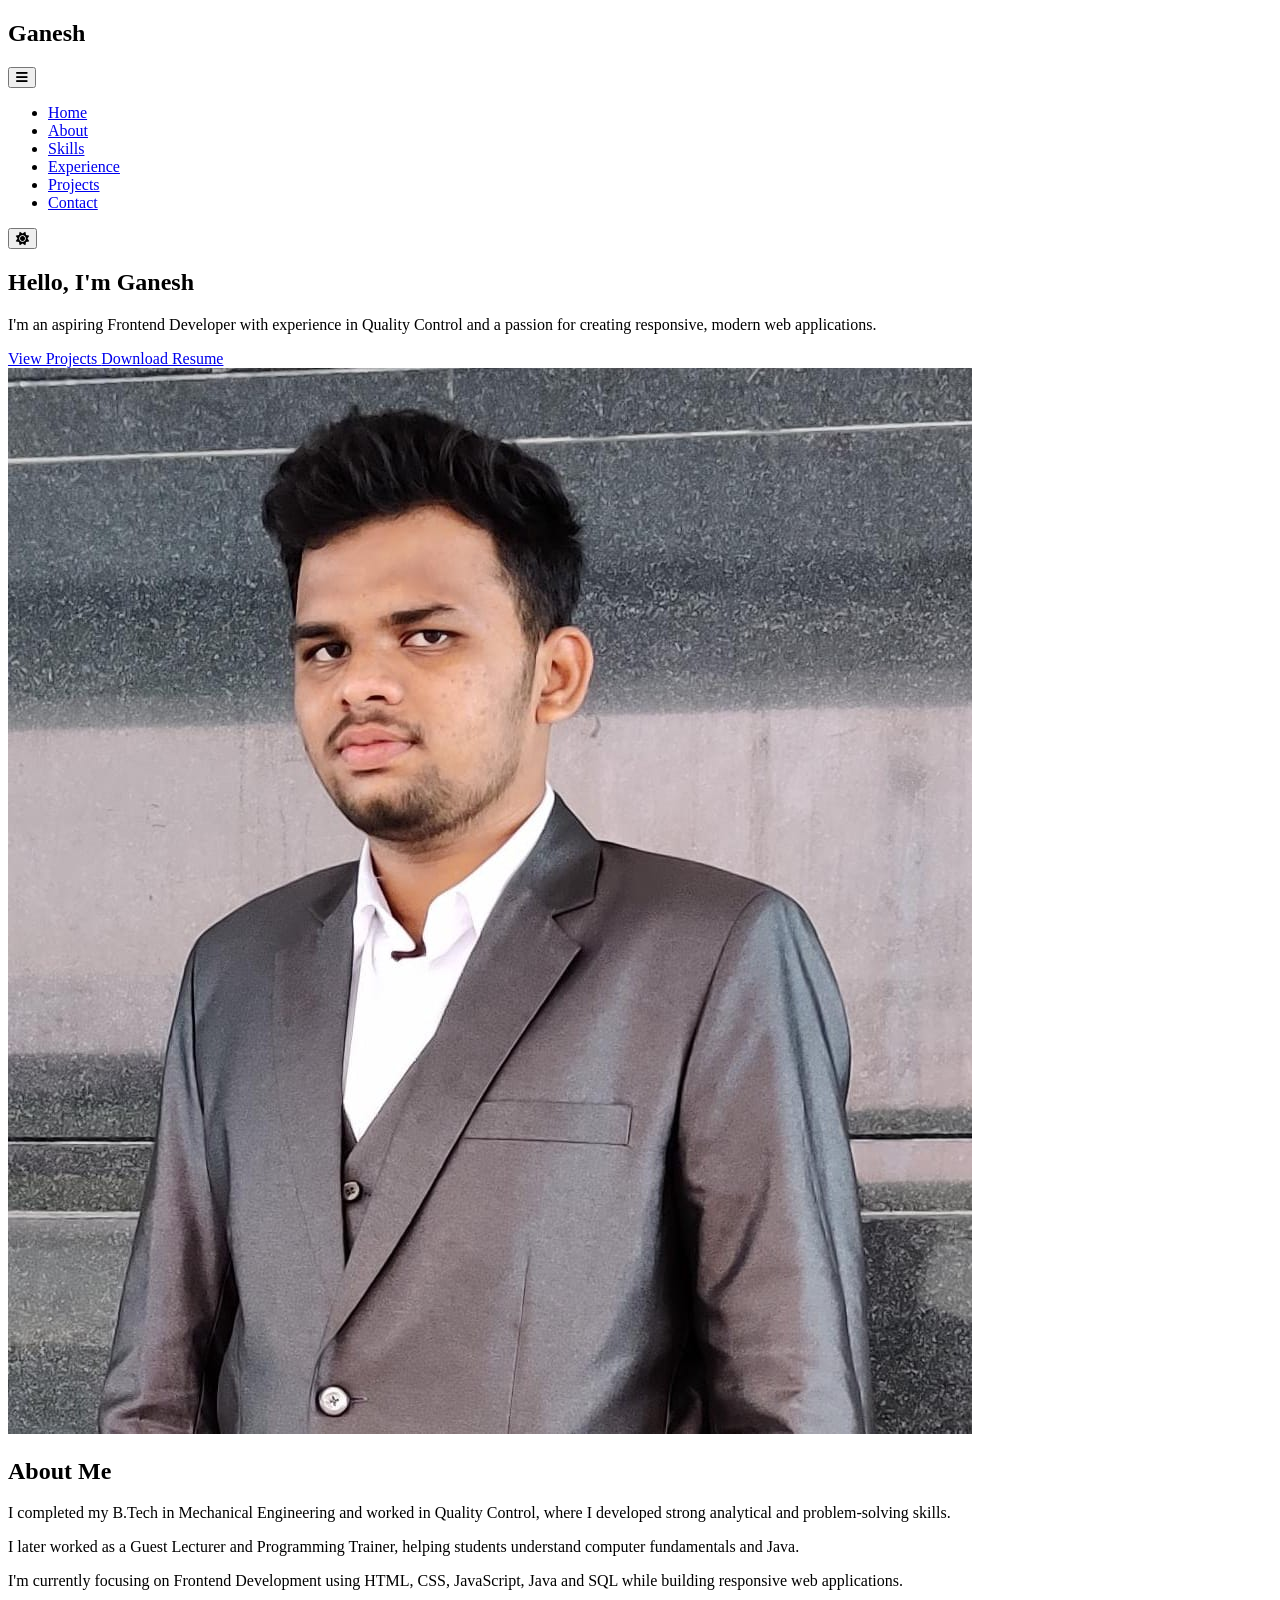
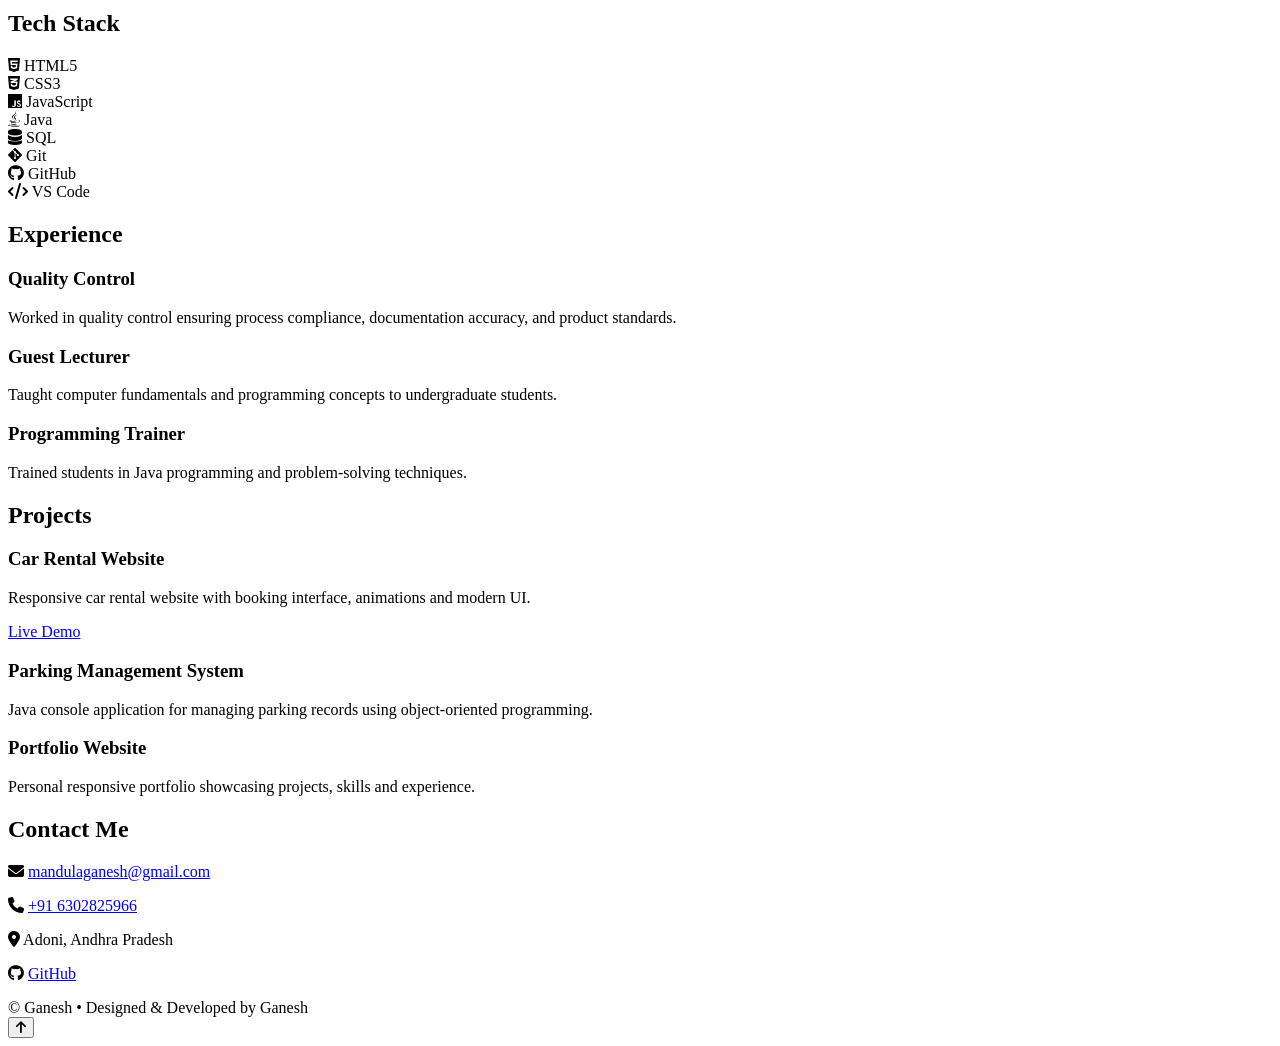
==== demo.html @ 81226e35 "Add files via upload" ====
<!DOCTYPE html>
<html lang="en">
<head>
    <meta charset="UTF-8">
    <meta name="viewport" content="width=device-width, initial-scale=1.0">
    <title>Ganesh | Portfolio</title>

    <link rel="stylesheet" href="style.css">

    <!-- Font Awesome -->
    <link rel="stylesheet"
    href="https://cdnjs.cloudflare.com/ajax/libs/font-awesome/6.7.2/css/all.min.css">
</head>

<body>

<!--  NAVBAR  -->

<nav>

    <h2 class="logo">Ganesh</h2>

    <button id="menu-btn">
        <i class="fa-solid fa-bars"></i>
    </button>

    <ul class="nav-links">

        <li><a href="#home">Home</a></li>

        <li><a href="#about">About</a></li>

        <li><a href="#skills">Skills</a></li>

        <li><a href="#experience">Experience</a></li>

        <li><a href="#projects">Projects</a></li>

        <li><a href="#contact">Contact</a></li>

    </ul>

    <button id="mode-toggle">
        <i class="fa-solid fa-sun"></i>
    </button>

</nav>

<!--  HOME  -->

<section id="home">

    <div class="home-text">

        <p class="small-text">
            <span id="typing"></span>
        </p>

        <h1>
            Hello, I'm <span>Ganesh</span>
        </h1>

        <p class="intro">

            I'm an aspiring Frontend Developer with experience in
            Quality Control and a passion for creating responsive,
            modern web applications.

        </p>

        <div class="buttons">

            <a href="#projects" class="btn">
                View Projects
            </a>

            <a href="resume.pdf" download class="btn btn-light">
                Download Resume
            </a>

        </div>

    </div>

    <div class="home-image">

        <img src="ganesh.jpeg" alt="Ganesh">

    </div>

</section>

<!--  ABOUT  -->

<section id="about">

    <h2 class="section-title">About Me</h2>

    <p>

        I completed my B.Tech in Mechanical Engineering and worked in
        Quality Control, where I developed strong analytical and
        problem-solving skills.

    </p>

    <p>

        I later worked as a Guest Lecturer and Programming Trainer,
        helping students understand computer fundamentals and Java.

    </p>

    <p>

        I'm currently focusing on Frontend Development using HTML,
        CSS, JavaScript, Java and SQL while building responsive
        web applications.

    </p>

</section>

<!--  TECH STACK  -->

<section id="skills">

    <h2 class="section-title">
        Tech Stack
    </h2>

    <div class="tech-stack">

        <div class="tech-card">
            <i class="fa-brands fa-html5"></i>
            <span>HTML5</span>
        </div>

        <div class="tech-card">
            <i class="fa-brands fa-css3-alt"></i>
            <span>CSS3</span>
        </div>

        <div class="tech-card">
            <i class="fa-brands fa-js"></i>
            <span>JavaScript</span>
        </div>

        <div class="tech-card">
            <i class="fa-brands fa-java"></i>
            <span>Java</span>
        </div>

        <div class="tech-card">
            <i class="fa-solid fa-database"></i>
            <span>SQL</span>
        </div>

        <div class="tech-card">
            <i class="fa-brands fa-git-alt"></i>
            <span>Git</span>
        </div>

        <div class="tech-card">
            <i class="fa-brands fa-github"></i>
            <span>GitHub</span>
        </div>

        <div class="tech-card">
            <i class="fa-solid fa-code"></i>
            <span>VS Code</span>
        </div>

    </div>

</section>

<!--  EXPERIENCE  -->

<section id="experience">

    <h2 class="section-title">
        Experience
    </h2>

    <div class="timeline">

        <div class="timeline-item">

            <h3>Quality Control</h3>

            <p>

                Worked in quality control ensuring process compliance,
                documentation accuracy, and product standards.

            </p>

        </div>

        <div class="timeline-item">

            <h3>Guest Lecturer</h3>

            <p>

                Taught computer fundamentals and programming concepts
                to undergraduate students.

            </p>

        </div>

        <div class="timeline-item">

            <h3>Programming Trainer</h3>

            <p>

                Trained students in Java programming and problem-solving
                techniques.

            </p>

        </div>

    </div>

</section>

<!--  PROJECTS  -->

<section id="projects">

    <h2 class="section-title">
        Projects
    </h2>

    <div class="projects-grid">

        <div class="project-card">

            <h3>Car Rental Website</h3>

            <p>

                Responsive car rental website with booking interface,
                animations and modern UI.

            </p>

            <a href="#" class="btn">
                Live Demo
            </a>

        </div>

        <div class="project-card">

            <h3>Parking Management System</h3>

            <p>

                Java console application for managing parking records
                using object-oriented programming.

            </p>

        </div>

        <div class="project-card">

            <h3>Portfolio Website</h3>

            <p>

                Personal responsive portfolio showcasing projects,
                skills and experience.

            </p>

        </div>

    </div>

</section>

<!--  CONTACT  -->

<section id="contact">

    <h2 class="section-title">
        Contact Me
    </h2>

    <div class="contact-info">

        <p>

            <i class="fa-solid fa-envelope"></i>

            <a href="mailto:mandulaganesh@gmail.com">

                mandulaganesh@gmail.com

            </a>

        </p>

        <p>

            <i class="fa-solid fa-phone"></i>

            <a href="tel:+916302825966">

                +91 6302825966

            </a>

        </p>

        <p>

            <i class="fa-solid fa-location-dot"></i>

            Adoni, Andhra Pradesh

        </p>

        <p>

            <i class="fa-brands fa-github"></i>

            <a href="https://github.com/ganesh30k" target="_blank">

                GitHub

            </a>

        </p>

    </div>

</section>

<!--  FOOTER  -->

<footer>

    © <span id="year"></span>

    Ganesh • Designed & Developed by Ganesh

</footer>

<button id="topBtn">

    <i class="fa-solid fa-arrow-up"></i>

</button>

<script src="script.js"></script>

</body>
</html>
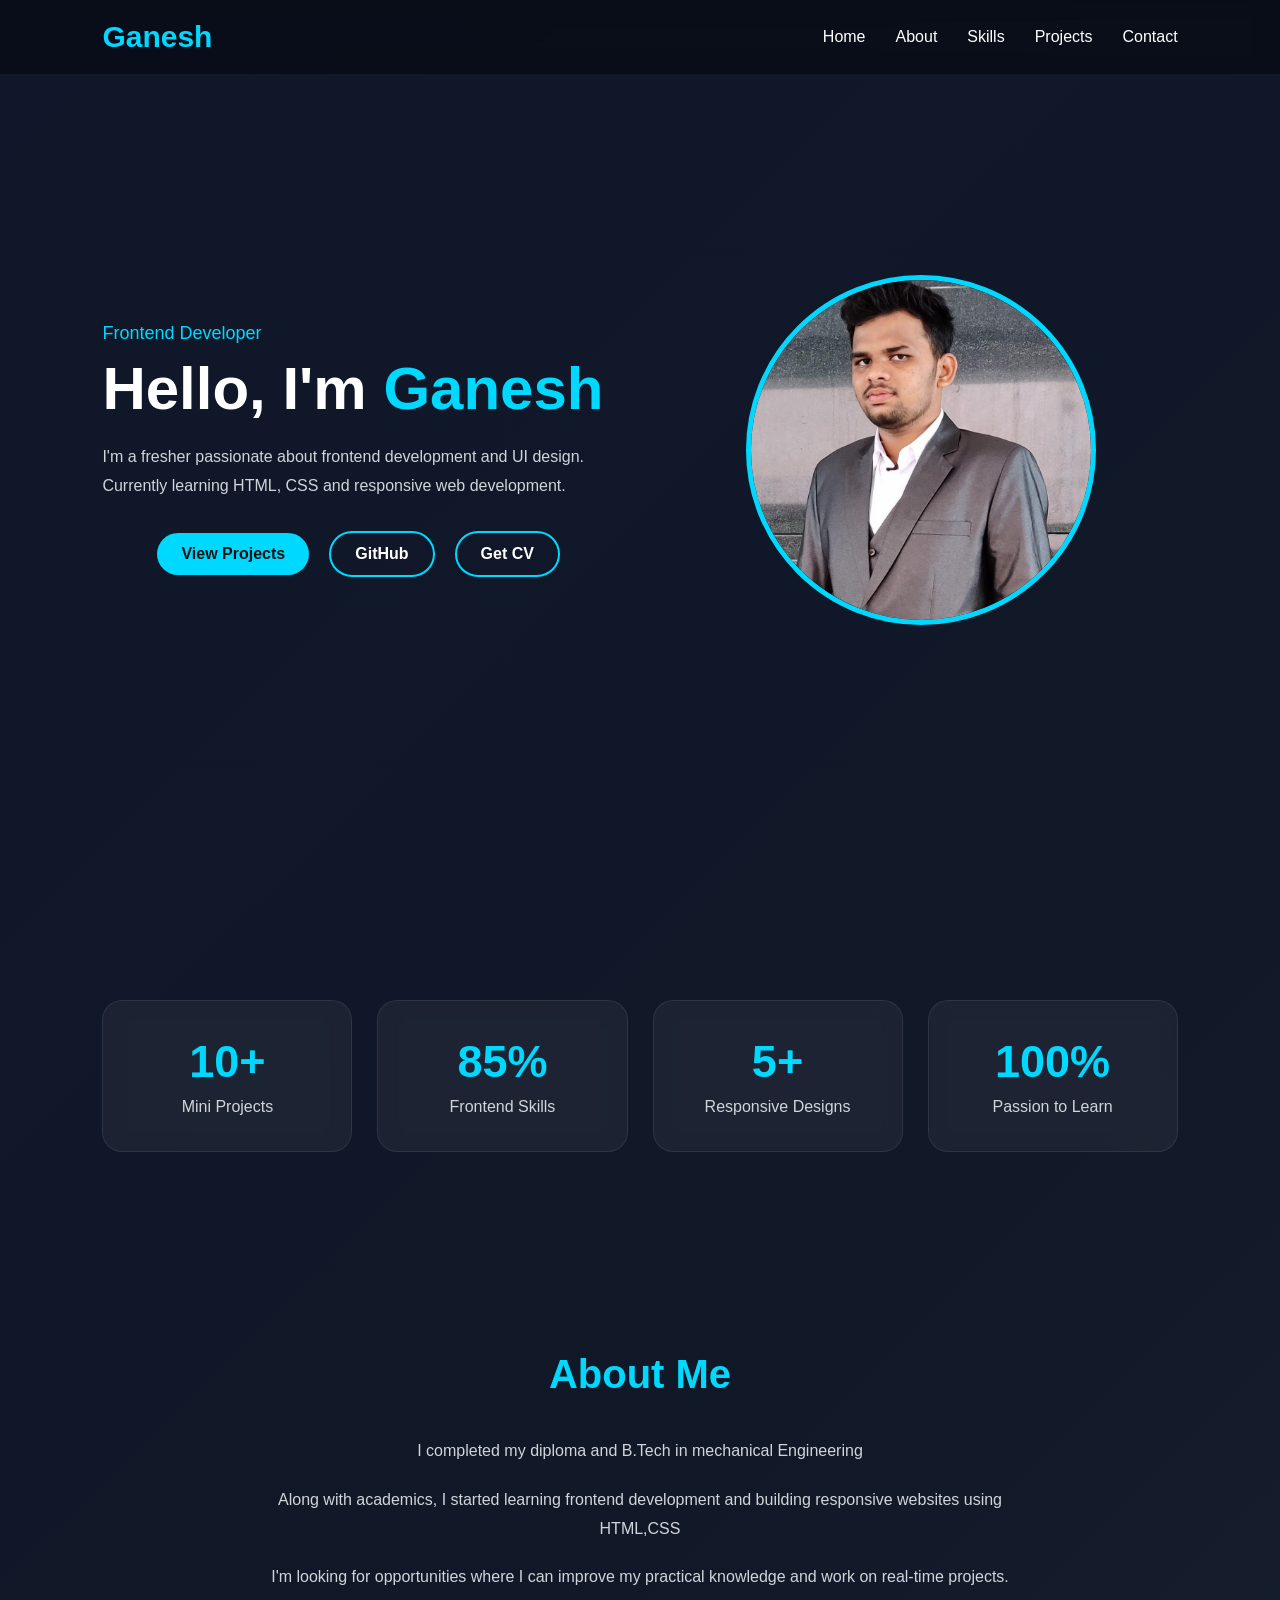
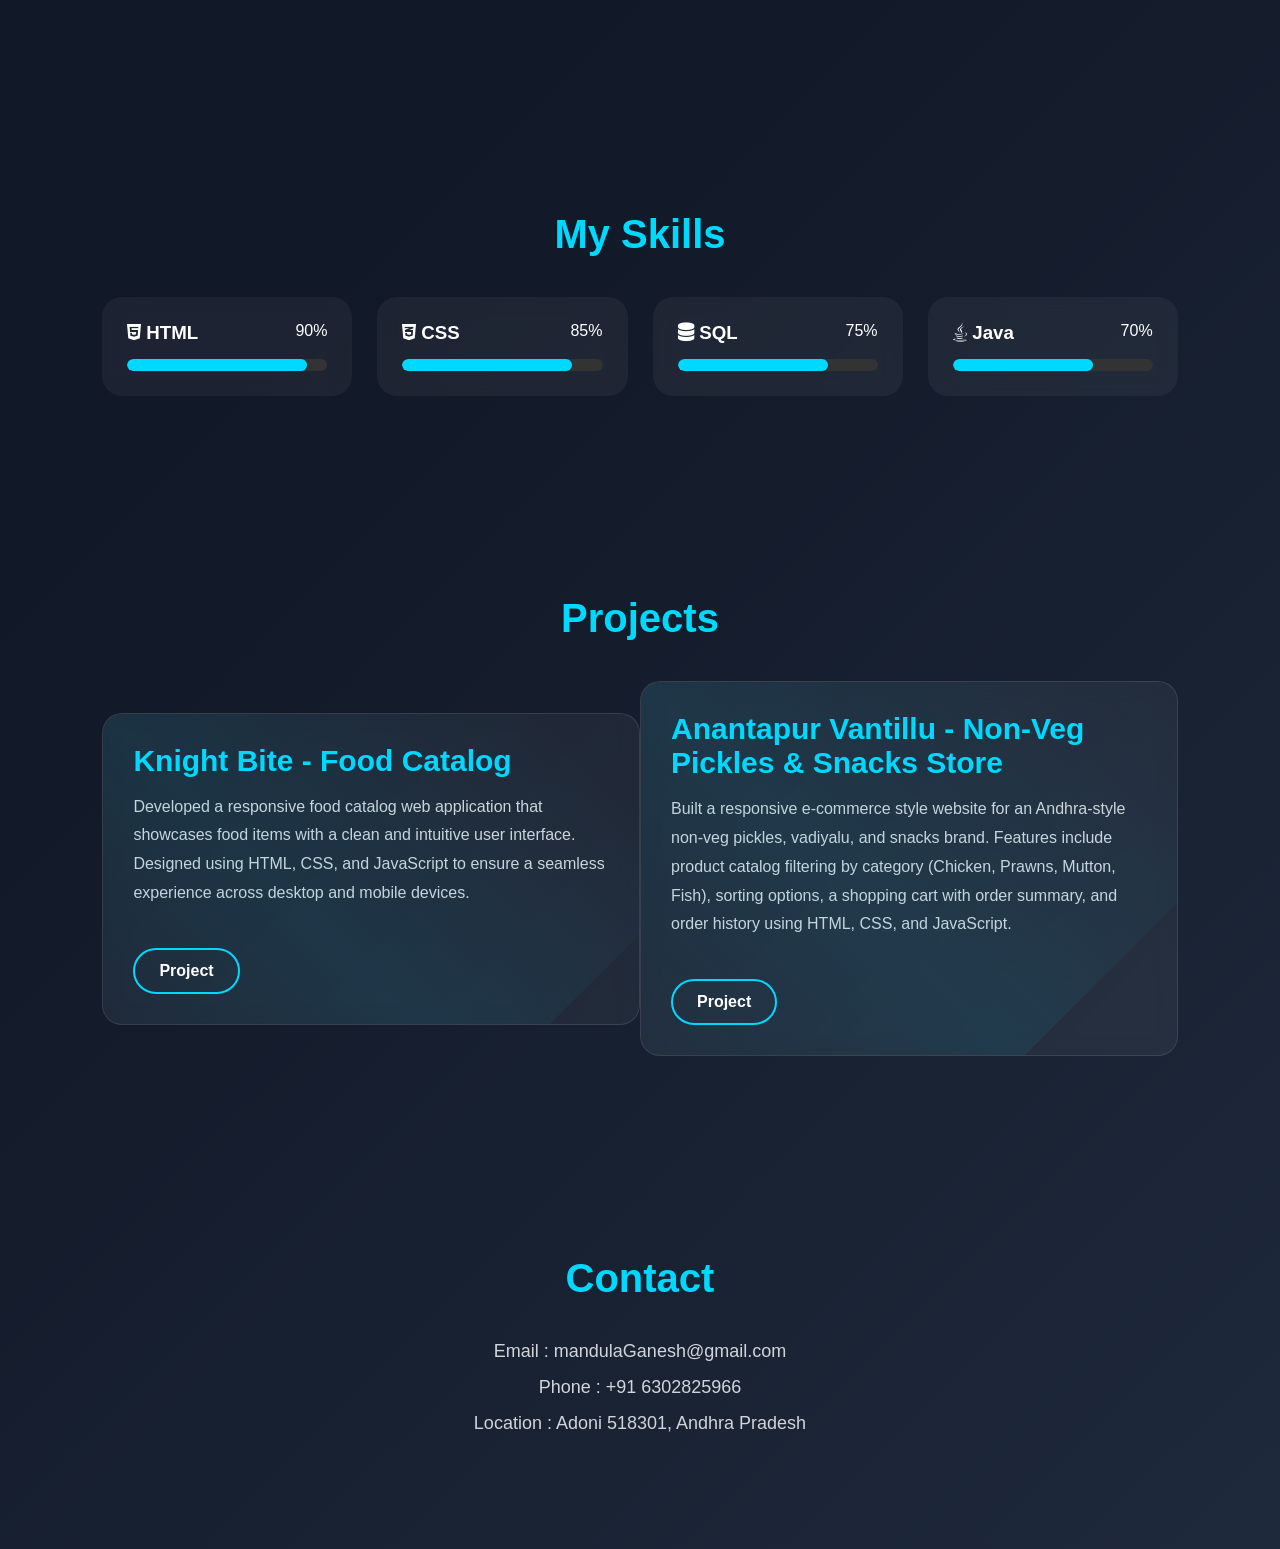
==== commit c50103d3: "Revise demo.html with updated content and layout Updated the demo.html file to reflect new content a" ====
--- a/demo.html
+++ b/demo.html
@@ -1,365 +1,301 @@
 <!DOCTYPE html>
-<html lang="en">
-<head>
-    <meta charset="UTF-8">
-    <meta name="viewport" content="width=device-width, initial-scale=1.0">
-    <title>Ganesh | Portfolio</title>
-
-    <link rel="stylesheet" href="style.css">
-
-    <!-- Font Awesome -->
-    <link rel="stylesheet"
-    href="https://cdnjs.cloudflare.com/ajax/libs/font-awesome/6.7.2/css/all.min.css">
+<!-- saved from url=(0043)https://Ganesh30k.github.io/Ganesh-portfolio/ -->
+<html lang="en"><head><meta http-equiv="Content-Type" content="text/html; charset=UTF-8">
+  
+  <meta name="viewport" content="width=device-width, initial-scale=1.0">
+
+  <title>Ganesh Portfolio</title>
+
+  <!-- <link rel="stylesheet" href=""> -->
+
+  <link href="ganesh.css" rel="stylesheet">
+  <link rel="stylesheet"
+href="https://cdnjs.cloudflare.com/ajax/libs/font-awesome/6.7.2/css/all.min.css">
 </head>
 
 <body>
 
-<!--  NAVBAR  -->
-
-<nav>
+  <!-- NAVBAR -->
+
+  <nav>
 
     <h2 class="logo">Ganesh</h2>
 
-    <button id="menu-btn">
-        <i class="fa-solid fa-bars"></i>
-    </button>
-
     <ul class="nav-links">
 
-        <li><a href="#home">Home</a></li>
-
-        <li><a href="#about">About</a></li>
-
-        <li><a href="#skills">Skills</a></li>
-
-        <li><a href="#experience">Experience</a></li>
-
-        <li><a href="#projects">Projects</a></li>
-
-        <li><a href="#contact">Contact</a></li>
+      <li><a href="#home">Home</a></li>
+
+      <li><a href="#about">About</a></li>
+
+      <li><a href="#skills">Skills</a></li>
+
+      <li><a href="#projects">Projects</a></li>
+
+      <li><a href="#contact">Contact</a></li>
 
     </ul>
 
-    <button id="mode-toggle">
-        <i class="fa-solid fa-sun"></i>
-    </button>
-
-</nav>
-
-<!--  HOME  -->
-
-<section id="home">
+  </nav>
+
+
+  <!-- HOME -->
+
+  <section id="home">
 
     <div class="home-text">
 
-        <p class="small-text">
-            <span id="typing"></span>
-        </p>
-
-        <h1>
-            Hello, I'm <span>Ganesh</span>
-        </h1>
-
-        <p class="intro">
-
-            I'm an aspiring Frontend Developer with experience in
-            Quality Control and a passion for creating responsive,
-            modern web applications.
-
-        </p>
-
-        <div class="buttons">
-
-            <a href="#projects" class="btn">
-                View Projects
+      <p class="small-text">Frontend Developer</p>
+
+      <h1>Hello, I'm <span>Ganesh</span></h1>
+
+      <p class="intro">
+        I'm a fresher passionate about frontend development and UI design.
+        Currently learning HTML, CSS and responsive web development.
+      </p>
+
+      <div class="buttons">
+
+        <a href="#projects" class="btn">
+          View Projects
+        </a>
+
+        <a href="https://github.com/MandulaGanesh" target="_blank" class="btn btn-light">GitHub</a>
+         <a href="ganesh.pdf" download class="btn btn-light">
+    Get CV
+</a>
+
+      </div>
+
+    </div>
+
+
+    <!-- IMAGE -->
+
+    <div class="home-image">
+
+      <img src="ganesh.jpeg" alt="Ganesh">
+
+    </div>
+
+  </section>
+
+
+  <!-- STATS -->
+
+  <section id="stats">
+
+    <div class="stats-container">
+
+      <div class="stat-box">
+        <h2>10+</h2>
+        <p>Mini Projects</p>
+      </div>
+
+      <div class="stat-box">
+        <h2>85%</h2>
+        <p>Frontend Skills</p>
+      </div>
+
+      <div class="stat-box">
+        <h2>5+</h2>
+        <p>Responsive Designs</p>
+      </div>
+
+      <div class="stat-box">
+        <h2>100%</h2>
+        <p>Passion to Learn</p>
+      </div>
+
+    </div>
+
+  </section>
+
+
+  <!-- ABOUT -->
+
+  <section id="about">
+
+    <h2 class="section-title">About Me</h2>
+
+    <p>
+      I completed my diploma and B.Tech in mechanical Engineering
+      
+    </p>
+
+    <p>
+      Along with academics, I started learning frontend development
+      and building responsive websites using HTML,CSS 
+    </p>
+
+    <p>
+      I'm looking for opportunities where I can improve my practical
+      knowledge and work on real-time projects.
+    </p>
+
+  </section>
+
+
+  <!-- SKILLS -->
+
+  <section id="skills">
+
+    <h2 class="section-title">My Skills</h2>
+
+    <div class="skills-wrapper">
+
+      <div class="skill-card">
+
+        <div class="skill-top">
+           <h3><i class="fa-brands fa-html5"></i> HTML</h3>
+          <span>90%</span>
+        </div>
+
+        <div class="progress">
+          <div class="progress-bar html"></div>
+        </div>
+
+      </div>
+
+
+      <div class="skill-card">
+
+        <div class="skill-top">
+<h3><i class="fa-brands fa-css3-alt"></i> CSS</h3>
+          <span>85%</span>
+        </div>
+
+        <div class="progress">
+          <div class="progress-bar css"></div>
+        </div>
+
+      </div>
+
+
+      <div class="skill-card">
+
+        <div class="skill-top">
+<h3><i class="fa-solid fa-database"></i> SQL</h3>
+          <span>75%</span>
+        </div>
+
+        <div class="progress">
+          <div class="progress-bar sql"></div>
+        </div>
+
+      </div>
+
+
+      <div class="skill-card">
+
+        <div class="skill-top">
+<h3><i class="fa-brands fa-java"></i> Java</h3>          <span>70%</span>
+        </div>
+
+        <div class="progress">
+          <div class="progress-bar java"></div>
+        </div>
+
+      </div>
+
+    </div>
+
+  </section>
+
+
+  <!-- PROJECTS -->
+
+<section id="projects">
+
+  <h2 class="section-title">Projects</h2>
+
+  <div class="projects-container">
+
+    <!-- Project 1 -->
+
+    <div class="project-box">
+
+      <h3>Knight Bite - Food Catalog</h3>
+
+      <p>
+        Developed a responsive food catalog web application that showcases
+        food items with a clean and intuitive user interface. Designed using
+        HTML, CSS, and JavaScript to ensure a seamless experience across
+        desktop and mobile devices.
+      </p>
+
+      <div class="tags">
+      </div>
+
+      <div class="project-buttons">
+
+        <a href="https://mandulaganesh.github.io/knightbite/index.html"
+           target="_blank"
+           class="btn btn-light">
+          Project
+        </a>
+
+      </div>
+
+    </div>
+
+    <!-- Project 2 -->
+
+    <div class="project-box">
+
+      <h3>Anantapur Vantillu - Non-Veg Pickles & Snacks Store</h3>
+
+      <p>
+        Built a responsive e-commerce style website for an Andhra-style
+        non-veg pickles, vadiyalu, and snacks brand. Features include
+        product catalog filtering by category (Chicken, Prawns, Mutton,
+        Fish), sorting options, a shopping cart with order summary, and
+        order history using HTML, CSS, and JavaScript.
+      </p>
+
+      <div class="tags">
+      </div>
+
+      <div class="project-buttons">
+
+        <a href="https://mandulaganesh.github.io/pickles/"
+           target="_blank"
+           class="btn btn-light">
+          Project
+        </a>
+
+      </div>
+
+    </div>
+
+  </div>
+
+</section>
+
+
+  <!-- CONTACT -->
+
+  <section id="contact">
+
+    <h2 class="section-title">Contact</h2>
+
+    <div class="contact-info">
+
+      <p></p>
+      <p>
+  Email : mandulaGanesh@gmail.com <a href="mailto:yourname@gmail.com" style="color:inherit; text-decoration:none;">
+    </a>
+</p>
+
+      <p></p>
+<p>
+    Phone : +91 6302825966<a href="tel:+919876543210" style="color:inherit; text-decoration:none;">
             </a>
-
-            <a href="resume.pdf" download class="btn btn-light">
-                Download Resume
-            </a>
-
-        </div>
-
-    </div>
-
-    <div class="home-image">
-
-        <img src="ganesh.jpeg" alt="Ganesh">
-
-    </div>
-
-</section>
-
-<!--  ABOUT  -->
-
-<section id="about">
-
-    <h2 class="section-title">About Me</h2>
-
-    <p>
-
-        I completed my B.Tech in Mechanical Engineering and worked in
-        Quality Control, where I developed strong analytical and
-        problem-solving skills.
-
-    </p>
-
-    <p>
-
-        I later worked as a Guest Lecturer and Programming Trainer,
-        helping students understand computer fundamentals and Java.
-
-    </p>
-
-    <p>
-
-        I'm currently focusing on Frontend Development using HTML,
-        CSS, JavaScript, Java and SQL while building responsive
-        web applications.
-
-    </p>
-
-</section>
-
-<!--  TECH STACK  -->
-
-<section id="skills">
-
-    <h2 class="section-title">
-        Tech Stack
-    </h2>
-
-    <div class="tech-stack">
-
-        <div class="tech-card">
-            <i class="fa-brands fa-html5"></i>
-            <span>HTML5</span>
-        </div>
-
-        <div class="tech-card">
-            <i class="fa-brands fa-css3-alt"></i>
-            <span>CSS3</span>
-        </div>
-
-        <div class="tech-card">
-            <i class="fa-brands fa-js"></i>
-            <span>JavaScript</span>
-        </div>
-
-        <div class="tech-card">
-            <i class="fa-brands fa-java"></i>
-            <span>Java</span>
-        </div>
-
-        <div class="tech-card">
-            <i class="fa-solid fa-database"></i>
-            <span>SQL</span>
-        </div>
-
-        <div class="tech-card">
-            <i class="fa-brands fa-git-alt"></i>
-            <span>Git</span>
-        </div>
-
-        <div class="tech-card">
-            <i class="fa-brands fa-github"></i>
-            <span>GitHub</span>
-        </div>
-
-        <div class="tech-card">
-            <i class="fa-solid fa-code"></i>
-            <span>VS Code</span>
-        </div>
-
-    </div>
-
-</section>
-
-<!--  EXPERIENCE  -->
-
-<section id="experience">
-
-    <h2 class="section-title">
-        Experience
-    </h2>
-
-    <div class="timeline">
-
-        <div class="timeline-item">
-
-            <h3>Quality Control</h3>
-
-            <p>
-
-                Worked in quality control ensuring process compliance,
-                documentation accuracy, and product standards.
-
-            </p>
-
-        </div>
-
-        <div class="timeline-item">
-
-            <h3>Guest Lecturer</h3>
-
-            <p>
-
-                Taught computer fundamentals and programming concepts
-                to undergraduate students.
-
-            </p>
-
-        </div>
-
-        <div class="timeline-item">
-
-            <h3>Programming Trainer</h3>
-
-            <p>
-
-                Trained students in Java programming and problem-solving
-                techniques.
-
-            </p>
-
-        </div>
-
-    </div>
-
-</section>
-
-<!--  PROJECTS  -->
-
-<section id="projects">
-
-    <h2 class="section-title">
-        Projects
-    </h2>
-
-    <div class="projects-grid">
-
-        <div class="project-card">
-
-            <h3>Car Rental Website</h3>
-
-            <p>
-
-                Responsive car rental website with booking interface,
-                animations and modern UI.
-
-            </p>
-
-            <a href="#" class="btn">
-                Live Demo
-            </a>
-
-        </div>
-
-        <div class="project-card">
-
-            <h3>Parking Management System</h3>
-
-            <p>
-
-                Java console application for managing parking records
-                using object-oriented programming.
-
-            </p>
-
-        </div>
-
-        <div class="project-card">
-
-            <h3>Portfolio Website</h3>
-
-            <p>
-
-                Personal responsive portfolio showcasing projects,
-                skills and experience.
-
-            </p>
-
-        </div>
-
-    </div>
-
-</section>
-
-<!--  CONTACT  -->
-
-<section id="contact">
-
-    <h2 class="section-title">
-        Contact Me
-    </h2>
-
-    <div class="contact-info">
-
-        <p>
-
-            <i class="fa-solid fa-envelope"></i>
-
-            <a href="mailto:mandulaganesh@gmail.com">
-
-                mandulaganesh@gmail.com
-
-            </a>
-
-        </p>
-
-        <p>
-
-            <i class="fa-solid fa-phone"></i>
-
-            <a href="tel:+916302825966">
-
-                +91 6302825966
-
-            </a>
-
-        </p>
-
-        <p>
-
-            <i class="fa-solid fa-location-dot"></i>
-
-            Adoni, Andhra Pradesh
-
-        </p>
-
-        <p>
-
-            <i class="fa-brands fa-github"></i>
-
-            <a href="https://github.com/ganesh30k" target="_blank">
-
-                GitHub
-
-            </a>
-
-        </p>
-
-    </div>
-
-</section>
-
-<!--  FOOTER  -->
-
-<footer>
-
-    © <span id="year"></span>
-
-    Ganesh • Designed & Developed by Ganesh
-
-</footer>
-
-<button id="topBtn">
-
-    <i class="fa-solid fa-arrow-up"></i>
-
-</button>
-
-<script src="script.js"></script>
-
-</body>
-</html>+</p>
+      <p>Location : Adoni 518301, Andhra Pradesh</p>
+
+    </div>
+
+  </section>
+
+
+</body></html>
--- a/ganesh.css
+++ b/ganesh.css
@@ -0,0 +1,503 @@
+*{
+    margin:0;
+    padding:0;
+    box-sizing:border-box;
+    scroll-behavior:smooth;
+}
+
+body{
+    font-family:'Poppins',sans-serif;
+    background:linear-gradient(135deg,#0f172a,#111827,#1e293b);
+    color:white;
+    overflow-x:hidden;
+}
+
+
+/* NAVBAR */
+
+nav{
+    width:100%;
+    padding:20px 8%;
+    display:flex;
+    justify-content:space-between;
+    align-items:center;
+    position:fixed;
+    top:0;
+    left:0;
+    background:rgba(0,0,0,0.4);
+    backdrop-filter:blur(10px);
+    z-index:1000;
+}
+
+.logo{
+    font-size:30px;
+    font-weight:700;
+    color:#00d9ff;
+}
+
+.nav-links{
+    display:flex;
+    gap:30px;
+    list-style:none;
+}
+
+.nav-links a{
+    text-decoration:none;
+    color:white;
+    font-weight:500;
+    transition:0.3s;
+}
+
+.nav-links a:hover{
+    color:#00d9ff;
+}
+
+
+/* HOME */
+
+#home{
+    min-height:100vh;
+    display:flex;
+    justify-content:space-between;
+    align-items:center;
+    padding:120px 8%;
+    gap:50px;
+}
+
+.home-text{
+    flex:1;
+    animation:fadeUp 1s ease;
+}
+
+.small-text{
+    color:#00d9ff;
+    font-size:18px;
+    margin-bottom:10px;
+}
+
+.home-text h1{
+    font-size:60px;
+    margin-bottom:20px;
+}
+
+.home-text h1 span{
+    color:#00d9ff;
+}
+
+.intro{
+    line-height:1.8;
+    color:#d1d5db;
+    margin-bottom:30px;
+    max-width:600px;
+}
+
+.buttons{
+    display:flex;
+    gap:20px;
+}
+
+.btn{
+    padding:12px 24px;
+    background:#00d9ff;
+    color:#111;
+    border-radius:30px;
+    text-decoration:none;
+    font-weight:600;
+    transition:0.3s;
+    position:relative;
+    overflow:hidden;
+}
+
+.btn:hover{
+    transform:translateY(-4px);
+}
+
+.btn::before{
+    content:'';
+    position:absolute;
+    width:0;
+    height:100%;
+    left:0;
+    top:0;
+    background:white;
+    opacity:0.2;
+    transition:0.4s;
+}
+
+.btn:hover::before{
+    width:100%;
+}
+
+.btn-light{
+    background:transparent;
+    border:2px solid #00d9ff;
+    color:white;
+}
+
+
+/* IMAGE */
+
+.home-image{
+    flex:1;
+    display:flex;
+    justify-content:center;
+}
+
+.home-image img{
+    width:350px;
+    height:350px;
+    object-fit:cover;
+    border-radius:50%;
+    border:5px solid #00d9ff;
+    animation:
+    floatImage 4s ease-in-out infinite,
+    glow 3s infinite;
+}
+
+
+/* SECTION */
+
+section{
+    padding:100px 8%;
+    animation:fadeUp 1s ease;
+}
+
+.section-title{
+    text-align:center;
+    font-size:40px;
+    margin-bottom:40px;
+    color:#00d9ff;
+}
+
+
+/* STATS */
+
+.stats-container{
+    display:grid;
+    grid-template-columns:repeat(auto-fit,minmax(220px,1fr));
+    gap:25px;
+}
+
+.stat-box{
+    background:rgba(255,255,255,0.05);
+    padding:35px;
+    border-radius:20px;
+    text-align:center;
+    backdrop-filter:blur(10px);
+    transition:0.4s;
+    border:1px solid rgba(255,255,255,0.08);
+}
+
+.stat-box:hover{
+    transform:translateY(-10px);
+    box-shadow:0 0 30px rgba(0,217,255,0.2);
+}
+
+.stat-box h2{
+    font-size:45px;
+    color:#00d9ff;
+    margin-bottom:10px;
+}
+
+.stat-box p{
+    color:#d1d5db;
+}
+
+
+/* ABOUT */
+
+#about p{
+    text-align:center;
+    max-width:800px;
+    margin:20px auto;
+    line-height:1.8;
+    color:#d1d5db;
+}
+
+
+/* SKILLS */
+
+.skills-wrapper{
+    display:grid;
+    grid-template-columns:repeat(auto-fit,minmax(250px,1fr));
+    gap:25px;
+}
+
+.skill-card{
+    background:rgba(255,255,255,0.05);
+    padding:25px;
+    border-radius:20px;
+    backdrop-filter:blur(10px);
+    transition:0.4s;
+}
+
+.skill-card:hover{
+    transform:translateY(-8px);
+    box-shadow:0 0 25px rgba(0,217,255,0.15);
+}
+
+.skill-top{
+    display:flex;
+    justify-content:space-between;
+    margin-bottom:15px;
+}
+
+.progress{
+    width:100%;
+    height:12px;
+    background:#333;
+    border-radius:20px;
+    overflow:hidden;
+}
+
+.progress-bar{
+    height:100%;
+    border-radius:20px;
+    animation:fillBars 2s ease;
+}
+
+.html{
+    width:90%;
+    background:#00d9ff;
+}
+
+.css{
+    width:85%;
+    background:#00d9ff;
+}
+
+.sql{
+    width:75%;
+    background:#00d9ff;
+}
+
+.java{
+    width:70%;
+    background:#00d9ff;
+}
+
+
+/* PROJECTS */
+
+.projects-container{
+    display:flex;
+    justify-content:center;
+    align-items:center;
+}
+
+.project-box{
+    width:80%;
+    max-width:700px;
+    background:rgba(255,255,255,0.05);
+    padding:30px;
+    border-radius:20px;
+    backdrop-filter:blur(10px);
+    border:1px solid rgba(255,255,255,0.1);
+    transition:0.3s;
+    position:relative;
+    overflow:hidden;
+}
+
+.project-box:hover{
+    transform:translateY(-8px);
+}
+
+.project-box::before{
+    content:'';
+    position:absolute;
+    width:200%;
+    height:200%;
+    background:linear-gradient(
+        transparent,
+        rgba(0,217,255,0.08),
+        transparent
+    );
+    transform:rotate(45deg);
+    top:-100%;
+    left:-100%;
+    transition:0.8s;
+}
+
+.project-box:hover::before{
+    top:100%;
+    left:100%;
+}
+
+.project-box h3{
+    font-size:30px;
+    margin-bottom:15px;
+    color:#00d9ff;
+}
+
+.project-box p{
+    line-height:1.8;
+    color:#d1d5db;
+    margin-bottom:20px;
+}
+
+.tags{
+    display:flex;
+    gap:10px;
+    flex-wrap:wrap;
+    margin-bottom:20px;
+}
+
+.tags span{
+    background:#00d9ff;
+    color:#111;
+    padding:8px 14px;
+    border-radius:30px;
+    font-size:14px;
+    font-weight:600;
+}
+
+.project-buttons{
+    display:flex;
+    gap:15px;
+}
+
+
+/* CONTACT */
+
+.contact-info{
+    text-align:center;
+}
+
+.contact-info p{
+    margin:15px 0;
+    color:#d1d5db;
+    font-size:18px;
+}
+
+
+/* ANIMATIONS */
+
+@keyframes fadeUp{
+    from{
+        opacity:0;
+        transform:translateY(40px);
+    }
+    to{
+        opacity:1;
+        transform:translateY(0);
+    }
+}
+
+@keyframes floatImage{
+    0%{
+        transform:translateY(0px);
+    }
+    50%{
+        transform:translateY(-15px);
+    }
+    100%{
+        transform:translateY(0px);
+    }
+}
+
+@keyframes glow{
+    0%{
+        box-shadow:0 0 20px rgba(0,217,255,0.3);
+    }
+    50%{
+        box-shadow:0 0 40px rgba(0,217,255,0.7);
+    }
+    100%{
+        box-shadow:0 0 20px rgba(0,217,255,0.3);
+    }
+}
+
+@keyframes fillBars{
+    from{
+        width:0;
+    }
+}
+
+
+/* SCROLLBAR */
+
+::-webkit-scrollbar{
+    width:10px;
+}
+
+::-webkit-scrollbar-track{
+    background:#111827;
+}
+
+::-webkit-scrollbar-thumb{
+    background:#00d9ff;
+    border-radius:20px;
+}
+
+
+/* RESPONSIVE */
+
+@media(max-width:900px){
+
+    #home{
+        flex-direction:column-reverse;
+        text-align:center;
+    }
+
+    .buttons{
+        justify-content:center;
+    }
+
+    .home-text h1{
+        font-size:45px;
+    }
+
+    .home-image img{
+        width:280px;
+        height:280px;
+    }
+
+    nav{
+        flex-direction:column;
+        gap:15px;
+    }
+
+    .nav-links{
+        gap:20px;
+        flex-wrap:wrap;
+        justify-content:center;
+    }
+
+    .project-box{
+        width:100%;
+    }
+
+}
+
+@media(max-width:600px){
+
+    .section-title{
+        font-size:32px;
+    }
+
+    .home-text h1{
+        font-size:38px;
+    }
+
+    .stat-box h2{
+        font-size:35px;
+    }
+
+}
+.buttons{
+    display:flex;
+    gap:20px;
+}
+.buttons{
+    display:flex;
+    justify-content:center;
+    align-items:center;
+    gap:20px;
+    flex-wrap:wrap;
+}
+@media (max-width:900px){
+    .buttons{
+        justify-content:center;
+        align-items:center;
+    }
+}
